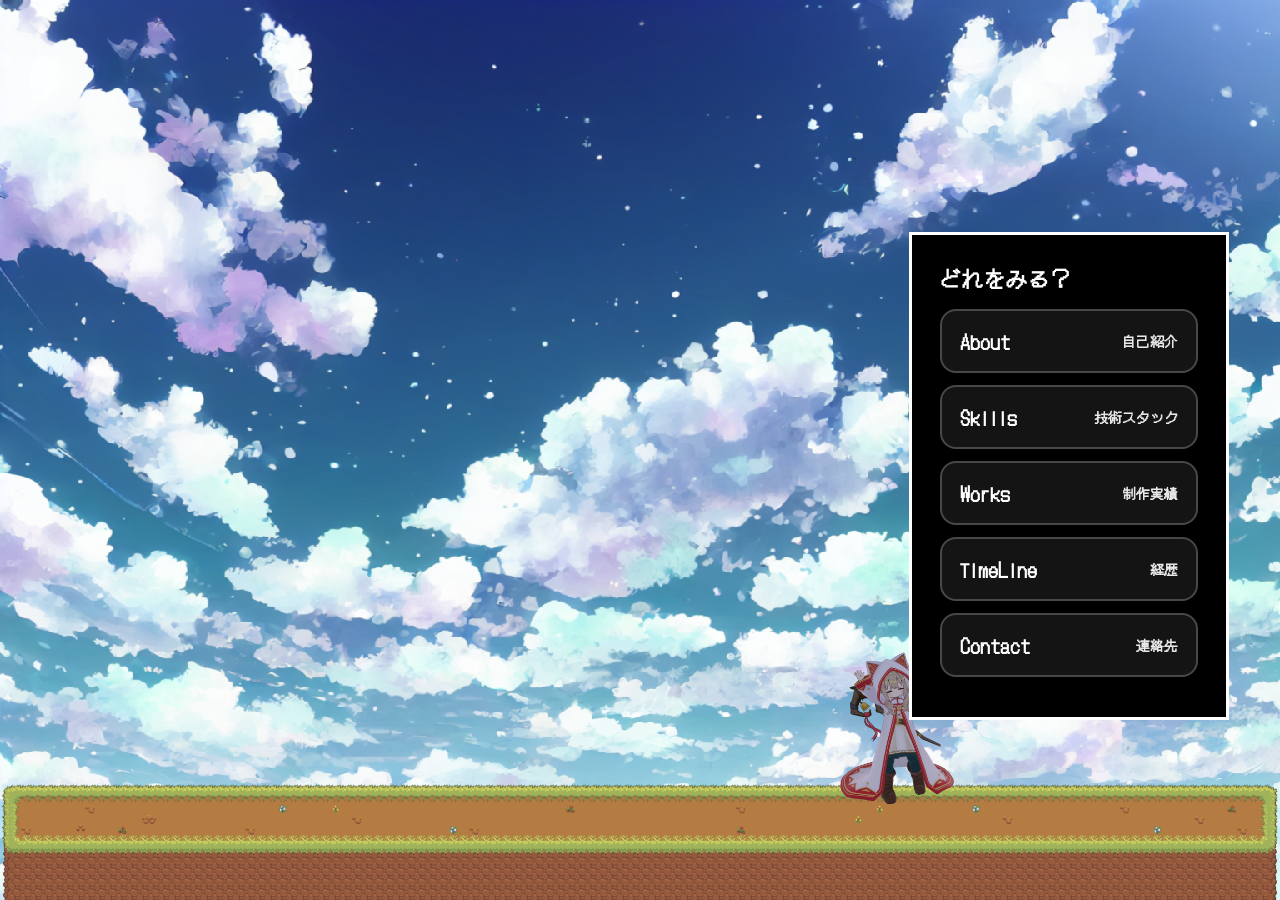
==== index.html @ 04e28967 "26_0622_d　ジャンプバー、詳細パネルの枠組みの修正など" ====
<!DOCTYPE html>
<html lang="ja">
<head>
  <meta charset="UTF-8" />
  <meta name="viewport" content="width=device-width, initial-scale=1.0" />
  <title>髙橋 勇喜 | Game Engineer Portfolio</title>

  <!-- css/main_style.css を読み込む（index.html と同じ階層の css フォルダ） -->
  <link rel="stylesheet" href="css/main_style.css" />

  <!-- Google Fonts の DotGothic16 を読み込む トップページのコマンドボタン用 -->
  <link rel="preconnect" href="https://fonts.googleapis.com" />
  <link rel="preconnect" href="https://fonts.gstatic.com" crossorigin />
  <link href="https://fonts.googleapis.com/css2?family=DotGothic16&display=swap" rel="stylesheet" />




</head>
<body>

  <!--
    #app … サイト全体の入れ物（将来、詳細画面などもここに増やす）
    #screen-top … TOP 画面の「箱」。中の要素を CSS で重ねる
  -->
  <div id="app">
    <div id="screen-top" class="screen is-active">

      <!-- レイヤー0: 空（div + CSS の background-image） -->
      <div class="scene-bg" aria-hidden="true">
        <div class="scene-bg__track">
          <img class="scene-bg__tile" src="assets/images/bg.png" alt="" />
          <img class="scene-bg__tile" src="assets/images/bg.png" alt="" />
        </div>
      </div>

      <!-- レイヤー1: 床（透過PNG → 道と土だけ見える） -->
      <img class="scene-floor" src="assets/images/floor.png" alt="" />

      <!-- レイヤー2: キャラ（透過PNG） -->
      <img class="scene-character" src="assets/images/character.png" alt="キャラクター" />

      <!-- レイヤー3: コマンドパネル（TOP のみ表示・Phase 3 で動かす） -->
      <aside class="command-panel" aria-label="RPG風コマンドメニュー">
        <div class="panel-title">どれをみる？</div>
        
        <!-- data-screen はshowScreen() で使う名前 -->
        <button type="button" class="command-item" data-screen="about">
          <span>About</span><small>自己紹介</small>
        </button>
        
        <button type="button" class="command-item" data-screen="skills">
          <span>Skills</span><small>技術スタック</small>
        </button>
        
        <button type="button" class="command-item" data-screen="works">
          <span>Works</span><small>制作実績</small> 
        </button>

        <button type="button" class="command-item" data-screen="timeline">
          <span>TimeLine</span><small>経歴</small>
        </button>
        
        <button type="button" class="command-item" data-screen="contact">
          <span>Contact</span><small>連絡先</small>
        </button>
        
      </aside>
      
      <!-- レイヤー4: ジャンプバー 詳細時(Aboutなどの表示時)のみ表示するバー -->
      <nav class="jump-bar is-hidden" aria-label="ページジャンプ">
        <button type="button" class="jump-item" data-screen="top">      TOP       </button>
        <button type="button" class="jump-item" data-screen="about">    About     </button>
        <button type="button" class="jump-item" data-screen="skills">   Skills    </button>
        <button type="button" class="jump-item" data-screen="works">    Works     </button>
        <button type="button" class="jump-item" data-screen="timeline"> Timeline  </button>
        <button type="button" class="jump-item" data-screen="contact">  Contact   </button>
      </nav>

      <!-- レイヤー5: 大詳細パネル（オレンジ枠イメージ・初期は非表示） -->
      <section class="detail-panel is-hidden" aria-live="polite">
        <button type="button" class="btn-back">戻る</button>

        <div class="detail-panel__body">
        
          <article class="detail-content" data-content="about">
        
            <h2>About</h2>
            <p>自己紹介（仮）</p>
            
          </article>

          <article class="detail-content is-hidden" data-content="skills">
            
            <h2>Skills</h2>
            <p>スキル（仮）</p>
          
          </article>

          <article class="detail-content is-hidden" data-content="works">
          
            <h2>Works</h2>
            <p>制作実績（仮）</p>
          
          </article>

          <article class="detail-content is-hidden" data-content="timeline">
          
            <h2>Timeline</h2>
            <p>経歴（仮）</p>
          
          </article>

          <article class="detail-content is-hidden" data-content="contact">
          
            <h2>Contact</h2>
            <p>連絡先（仮）</p>
          
          </article>

        </div>

      </section>

    </div>
  </div>

  <!-- Phase 3 で画面切り替えを入れるときに有効化 -->
  <script src="js/main_script.js"></script>

</body>

</html>
---- css/main_style.css ----
/* ========================================
   リセット（最低限）
   - ブラウザ標準の余白を消す
   ======================================== */
* {
  box-sizing: border-box;
}

body 
{
  margin: 0;
}



/* ========================================
   TOP 画面の土台 #screen-top
   - min-height: 100vh … 画面の高さいっぱい
   - position: relative … 子要素の absolute の基準になる
   - overflow: hidden … はみ出しを切る
   ======================================== */
#screen-top 
{
  position:     relative;
  min-height:   100vh;
  overflow:     hidden;
}

/* ========================================
   レイヤー0: 背景（空） .scene-bg
   - inset: 0 … 上下左右ぴったり親に合わせる
   - z-index: 0 … いちばん奥
   - cover … 比率を保ったまま画面全体を覆う
   ======================================== */
.scene-bg 
{
  position:   absolute;
  inset:      0;
  z-index:    0;
  overflow:   hidden;
}

.scene-bg__track 
{
  display:    flex;
  width:      max-content;
  height:     100%;
  animation:  cloud-scroll 90s linear infinite;
}

.scene-bg__tile 
{
  height:           100%;
  width:            auto;
  image-rendering:  pixelated;
}

@keyframes cloud-scroll 
{
  from { transform: translateX(0); }
  to   { transform: translateX(-50%); }
}

/* ========================================
   レイヤー1: 床 .scene-floor
   - translateY(8%) … 画像ごと少し下へ（土が隠れて草ラインが下がる）
   - #screen-top の overflow:hidden で画面外は切れる
   ======================================== */
.scene-floor 
{
  position:         absolute;
  bottom:           0;
  left:             0;
  width:            100%;
  height:           auto;
  z-index:          1;
  pointer-events:   none;
  transform:        translateY(16%);   /* ← 地面を下げる。6%〜12% で微調整 */
}

/* ========================================
   レイヤー2: キャラ .scene-character
   - width を小さく … キャラ全体を縮小
   - bottom を大きく … 足元を上げて草の上に乗せる
   ======================================== */
.scene-character 
{
  position:   absolute;
  bottom:     8%;                  /* ← 足の高さ。28%〜34% で微調整 */
  left:       70%;
  transform:  translateX(-50%);
  width:      min(16vw, 140px);      /* ← 以前は 24vw/200px。小さくした */
  height:     auto;
  z-index:    2;
}

/* ========================================
   色の共通設定（参考サイトの配色）
   ======================================== */
:root 
{
  --main:         #FFFFFF;
  --sub:          #FFFFFF;
  --text:         #FFFFFF;
  --line:         #FFFFFF;    /* 枠線：白 */
  --dark:         #000000;
  --panel-strong: #000000;    /* パネル背景：黒 */
  --shadow:        none;        /* フラットな RPG 窓にするなら影オフ */
  --radius:        0;           /* 角丸なし＝よりレトロ（好みで 4px でも可） */
}

body 
{
  font-family:  "DotGothic16", sans-serif;
  color:        var(--text);
}

.panel-title 
{
  margin-bottom:    12px;
  color:            var(--text);
  font-size:        1.1rem;
  letter-spacing:   0.05em;
}

.command-item 
{
  display:          flex;
  justify-content:  space-between;
  align-items:      center;
  width:            100%;
  margin:           8px 0;
  padding:          12px 14px;
  background:       #000;
  border:           2px solid var(--line);
  border-radius:    0;
  color:            var(--text);
  font:             inherit;
  text-align:       left;
  cursor:           pointer;
  transition:       0.15s ease;
}

.command-item:hover 
{
  background:   #fff;
  color:        #000;
  transform:      none;           /* 横スライドより反転の方が RPG っぽい */
}

.command-item span 
{
  font-size:      1rem;
  font-weight:    400;
}

.command-item small 
{
  font-size:  0.85rem;
  opacity:    0.9;
}

/* ========================================
   レイヤー3: コマンドパネル
   - z-index: 3 … 床・キャラより手前
   - 右下に配置（キャラと重なりにくい）
   ======================================== */
.command-panel
{
  position: absolute;
  right: 4%;
  bottom: 20%;
  z-index: 3;
  width: min(40vw, 320px);
  padding: 28px;
  background: var(--panel-strong);
  border: 3px solid var(--line);
  border-radius: var(--radius);
  box-shadow: var(--shadow), 8px 8px 0 var(--line);
}

.panel-title 
{
  margin-bottom: 16px;
  color: var(--sub);
  font-weight: 900;
  font-size: 1.3rem;
}

/* ボタンをリンク風に見せる */
.command-item 
{
  display: flex;
  justify-content: space-between;
  align-items: center;
  width: 100%;
  margin: 12px 0;
  padding: 16px 18px;
  background: rgba(255, 255, 255, 0.08);
  border: 2px solid rgba(255, 255, 255, 0.22);
  border-radius: 16px;
  color: var(--text);
  font: inherit;
  text-align: left;
  cursor: pointer;
  transition: 0.2s ease;
}

.command-item:hover 
{
  background: var(--sub);
  color: var(--dark);
  transform: translateX(6px);
}

.command-item span 
{
  font-size: 1.2rem;
  font-weight: 900;
}

.command-item small 
{
  font-weight: 700;
}

/* ========================================
   詳細モード共通: body.is-detail-open
   ======================================== */

/* 詳細中はコマンドを隠す */
body.is-detail-open .command-panel 
{
  display: none;
}

/* キャラを右下へ（赤茶丸イメージ） */
body.is-detail-open .scene-character 
{
  left:         auto;
  right:        8%;
  bottom:       8%;
  transform:    none;

  /*ゆっくり移動する*/
  transition:   left 0.25s ease, right 0.25s ease, bottom 0.25s ease, transform 0.25s ease;
}

/* TOP に戻ったとき用（通常位置） */
.scene-character 
{
  transition: left 0.25s ease, right 0.25s ease, bottom 0.25s ease, transform 0.25s ease;
}

/* ========================================
   ジャンプバー（ピンク枠・画面上部）
   z-index: 5
   ======================================== */
.jump-bar 
{
   position: absolute;
  top: 2%;              /* 上の余白をなくす（2% → 0） */
  right: 2%;            /* 右端に寄せる */
  left: auto;          /* 左の指定を解除（重要） */
  width: auto;         /* ボタン分だけの幅にする */
  max-width: 100%;     /* 画面からはみ出さない保険 */
  z-index: 5;
  display: flex;
  flex-wrap: wrap;
  justify-content: flex-end;  /* ボタンを右寄せ */
  gap: 6px;            /* ボタン間（お好みで） */
  padding: 8px;        /* 内側の余白を少し減らす */
  background: #000;
  border: 2px solid #fff;
}

.jump-bar.is-hidden 
{
  display: none;
}

.jump-item 
{
  padding:        8px 12px;
  background:     #000;
  border:         2px solid #fff;
  color:          #ffffff;
  font:           inherit;
  cursor:         pointer;
}

.jump-item:hover,
.jump-item.is-active 
{
  background: #fff;
  color:      #000;
}

/* ========================================
   大詳細パネル（オレンジ枠・左〜中央）
   z-index: 4
   ======================================== */
.detail-panel 
{
  position: absolute;
  top: 12%;            /* ジャンプバーが上に詰まった分、少し上げてもOK */
  left: 2%;
  width: calc(100% - 180px);  /* 右に約180px（キャラ用）を空ける */
  max-width: 1100px;
  height: min(72vh, 600px);
  /* 以下はそのまま */
  padding: 20px 24px;
  z-index: 4;
  overflow-y: auto;
  background: #000;
  border: 3px solid #fff;
  color: #fff;
}

.detail-panel.is-hidden 
{
  display: none;
}

.btn-back 
{
  margin-bottom: 12px;
  padding: 8px 16px;
  background: #000;
  border: 2px solid #fff;
  color: #fff;
  font: inherit;
  cursor: pointer;
}

.btn-back:hover 
{
  background: #fff;
  color: #000;
}

.detail-content.is-hidden 
{
  display: none;
}
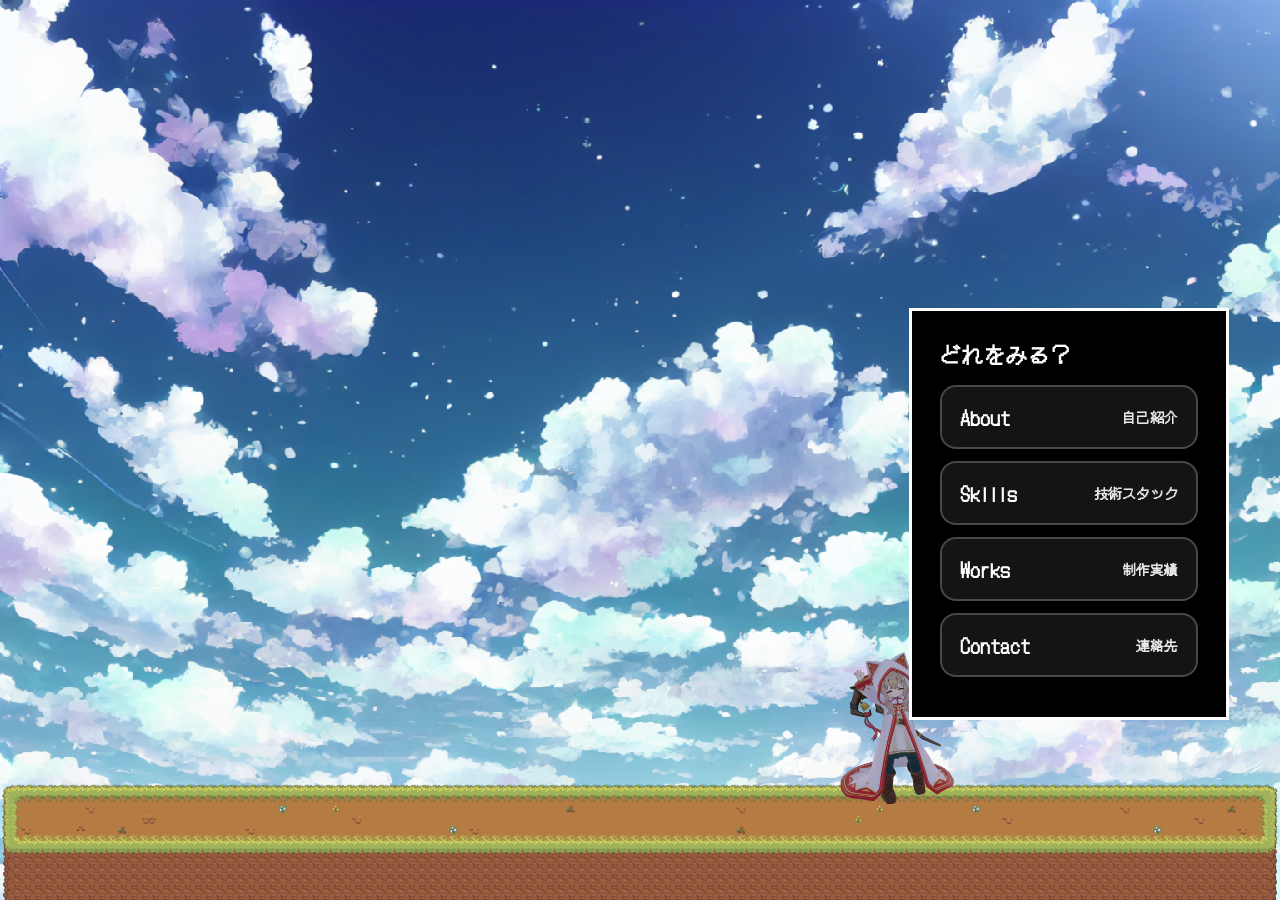
==== commit 2417f00b: "26_0623_a　About画面の編集" ====
--- a/index.html
+++ b/index.html
@@ -57,10 +57,6 @@
           <span>Works</span><small>制作実績</small> 
         </button>
 
-        <button type="button" class="command-item" data-screen="timeline">
-          <span>TimeLine</span><small>経歴</small>
-        </button>
-        
         <button type="button" class="command-item" data-screen="contact">
           <span>Contact</span><small>連絡先</small>
         </button>
@@ -73,7 +69,6 @@
         <button type="button" class="jump-item" data-screen="about">    About     </button>
         <button type="button" class="jump-item" data-screen="skills">   Skills    </button>
         <button type="button" class="jump-item" data-screen="works">    Works     </button>
-        <button type="button" class="jump-item" data-screen="timeline"> Timeline  </button>
         <button type="button" class="jump-item" data-screen="contact">  Contact   </button>
       </nav>
 
@@ -85,9 +80,80 @@
         
           <article class="detail-content" data-content="about">
         
-            <h2>About</h2>
-            <p>自己紹介（仮）</p>
-            
+              <h2>About</h2>
+                <!-- 短い自己紹介（最初から見える） -->
+                <p class="about-lead">
+                ゲーム業界のゲームプログラマ・エンジニア職を志望しています。
+                見た人に「エンジニア志望であること」と「人間味があること」が伝わる構成を目指しています。
+                </p>
+
+                <details class="about-more">
+                
+                  <summary class="btn-more">MORE</summary>
+                  <!-- ① 自分について（詳細） -->
+                  <section class="about-section">
+                  
+                    <h3>自分について</h3>
+                  
+                    <p>
+                    ここに詳しい自己紹介を書きます。
+                    </p>
+                  </section>
+                
+                  <!-- ② Biography（旧 Timeline） -->
+                  <section class="about-section">
+                  
+                    <h3>Biography</h3>
+                    <p class="section-lead">これまでの歩み</p>
+                  
+                    <div class="bio-card">
+                    <h4>Step 01</h4>
+                    <p>C++とDXライブラリで2Dゲーム制作を開始しました。</p>
+                    </div>
+                  
+                    <div class="bio-card">
+                    <h4>Step 02</h4>
+                    <p>シーン遷移、UI、ルールロジック、プレイヤー制御を実装しました。</p>
+                    </div>
+                    
+                    <div class="bio-card">
+                    <h4>Step 03</h4>
+                    <p>当たり判定、敵AI、マップチップ描画などを追加しています。</p>
+                    </div>
+                  
+                    <div class="bio-card">
+                    <h4>Step 04</h4>
+                    <p>3Dシューティング制作を通じて、3D空間とモデル描画を学習中です。</p>
+                    </div>
+                  
+                  </section>
+                  
+                  <!-- ③ 自分の強み -->
+                  <section class="about-section">
+                  <h3>わたしの強み</h3>
+                  
+                  <div class="strength-card">
+                    <span class="strength-num">01</span>
+                    <h4>強みのタイトル</h4>
+                    <p>説明文…</p>
+                  </div>
+                  
+                  <div class="strength-card">
+                    <span class="strength-num">02</span>
+                    <h4>強みのタイトル</h4>
+                    <p>説明文…</p>
+                  </div>
+                  
+                  <div class="strength-card">
+                    <span class="strength-num">03</span>
+                    <h4>強みのタイトル</h4>
+                    <p>説明文…</p>
+                  </div>
+
+                </section>
+
+              </details>
+
           </article>
 
           <article class="detail-content is-hidden" data-content="skills">
--- a/css/main_style.css
+++ b/css/main_style.css
@@ -306,7 +306,7 @@
   top: 12%;            /* ジャンプバーが上に詰まった分、少し上げてもOK */
   left: 2%;
   width: calc(100% - 180px);  /* 右に約180px（キャラ用）を空ける */
-  max-width: 1100px;
+  max-width: 1150px;
   height: min(72vh, 600px);
   /* 以下はそのまま */
   padding: 20px 24px;
@@ -344,3 +344,48 @@
   display: none;
 }
 
+/* ========================================
+   About 画面のスタイル
+   - .about-lead … リード文（最初の説明）
+   ======================================== */
+.about-lead {
+  margin-bottom: 16px;
+  line-height: 1.7;
+}
+.about-more {
+  margin-top: 8px;
+}
+.btn-more {
+  display: inline-block;
+  margin-bottom: 16px;
+  padding: 8px 20px;
+  background: #000;
+  border: 2px solid #fff;
+  color: #fff;
+  font: inherit;
+  cursor: pointer;
+}
+.about-more[open] .btn-more {
+  background: #fff;
+  color: #000;
+}
+.about-section {
+  margin-bottom: 24px;
+  padding-bottom: 16px;
+  border-bottom: 1px solid rgba(255, 255, 255, 0.25);
+}
+.section-lead {
+  margin-bottom: 12px;
+  opacity: 0.9;
+}
+.bio-card,
+.strength-card {
+  margin: 12px 0;
+  padding: 12px 14px;
+  border: 2px solid #fff;
+}
+.strength-num {
+  display: inline-block;
+  margin-bottom: 8px;
+  font-weight: bold;
+}
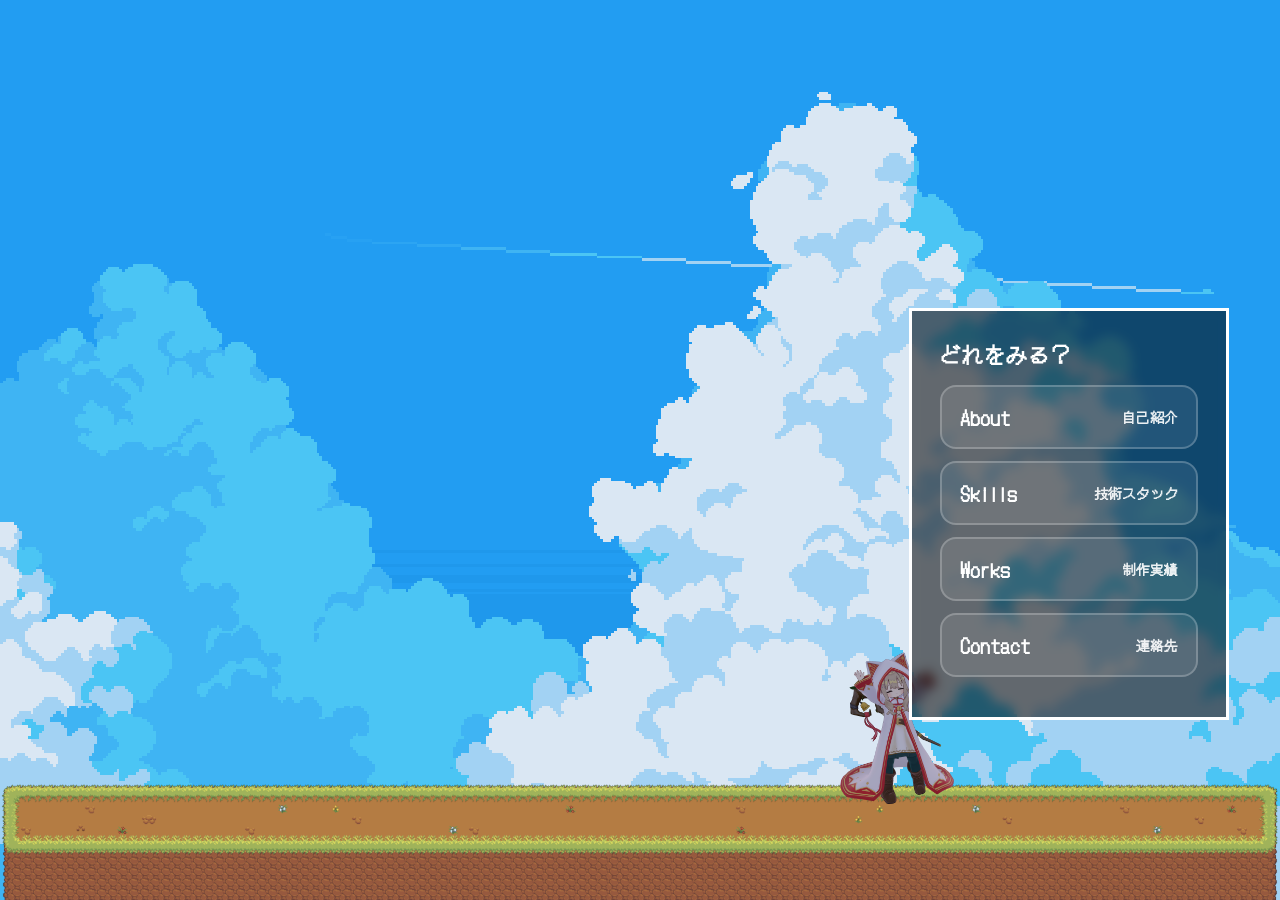
==== commit 65b7fab8: "2026_0706_j　Aboutページの編集　戻るボタンを左上に移動" ====
--- a/index.html
+++ b/index.html
@@ -4,6 +4,16 @@
   <meta charset="UTF-8" />
   <meta name="viewport" content="width=device-width, initial-scale=1.0" />
   <title>髙橋 勇喜 | Game Engineer Portfolio</title>
+  
+  <meta name="description" content="ゲームプログラマ志望・髙橋勇喜のポートフォリオサイトです。C++、DXライブラリを中心とした制作実績、スキル、学習姿勢を掲載しています。" />
+  <link rel="canonical" href="https://takahashi-02.github.io/takahashi_portfolio/" />
+  <meta property="og:type" content="website" />
+  <meta property="og:title" content="髙橋 勇喜 | Game Engineer Portfolio" />
+  <meta property="og:description" content="人間味と設計意識を伝える、ゲームエンジニア志望の就活用ポートフォリオです。" />
+  <meta property="og:url" content="https://takahashi-02.github.io/takahashi_portfolio/" />
+  <meta property="og:image" content="https://takahashi-02.github.io/takahashi_portfolio/assets/images/character.png" />
+
+<meta name="twitter:card" content="summary_large_image" />
 
   <!-- css/main_style.css を読み込む（index.html と同じ階層の css フォルダ） -->
   <link rel="stylesheet" href="css/main_style.css" />
@@ -11,8 +21,8 @@
   <!-- Google Fonts の DotGothic16 を読み込む トップページのコマンドボタン用 -->
   <link rel="preconnect" href="https://fonts.googleapis.com" />
   <link rel="preconnect" href="https://fonts.gstatic.com" crossorigin />
-  <link href="https://fonts.googleapis.com/css2?family=DotGothic16&display=swap" rel="stylesheet" />
-
+  <link href="https://fonts.googleapis.com/css2?family=DotGothic16&family=Noto+Sans+JP:wght@400;500;700&display=swap" rel="stylesheet" />
+  
 
 
 
@@ -29,8 +39,8 @@
       <!-- レイヤー0: 空（div + CSS の background-image） -->
       <div class="scene-bg" aria-hidden="true">
         <div class="scene-bg__track">
-          <img class="scene-bg__tile" src="assets/images/bg.png" alt="" />
-          <img class="scene-bg__tile" src="assets/images/bg.png" alt="" />
+          <img class="scene-bg__tile" src="assets/images/bg_1.png" alt="" />
+          <img class="scene-bg__tile" src="assets/images/bg_1.png" alt="" />
         </div>
       </div>
 
@@ -63,6 +73,11 @@
         
       </aside>
       
+      <!-- レイヤー4: 戻るボタン（詳細時のみ・左上固定） -->
+      <button type="button" class="btn-back is-hidden" aria-label="TOP に戻る">戻る</button>
+
+
+
       <!-- レイヤー4: ジャンプバー 詳細時(Aboutなどの表示時)のみ表示するバー -->
       <nav class="jump-bar is-hidden" aria-label="ページジャンプ">
         <button type="button" class="jump-item" data-screen="top">      TOP       </button>
@@ -74,119 +89,338 @@
 
       <!-- レイヤー5: 大詳細パネル（オレンジ枠イメージ・初期は非表示） -->
       <section class="detail-panel is-hidden" aria-live="polite">
-        <button type="button" class="btn-back">戻る</button>
-
-        <div class="detail-panel__body">
-        
-          <article class="detail-content" data-content="about">
-        
-              <h2>About</h2>
-                <!-- 短い自己紹介（最初から見える） -->
-                <p class="about-lead">
-                ゲーム業界のゲームプログラマ・エンジニア職を志望しています。
-                見た人に「エンジニア志望であること」と「人間味があること」が伝わる構成を目指しています。
-                </p>
-
-                <details class="about-more">
-                
-                  <summary class="btn-more">MORE</summary>
-                  <!-- ① 自分について（詳細） -->
-                  <section class="about-section">
-                  
-                    <h3>自分について</h3>
-                  
-                    <p>
-                    ここに詳しい自己紹介を書きます。
-                    </p>
-                  </section>
-                
-                  <!-- ② Biography（旧 Timeline） -->
-                  <section class="about-section">
-                  
-                    <h3>Biography</h3>
-                    <p class="section-lead">これまでの歩み</p>
-                  
-                    <div class="bio-card">
-                    <h4>Step 01</h4>
-                    <p>C++とDXライブラリで2Dゲーム制作を開始しました。</p>
-                    </div>
-                  
-                    <div class="bio-card">
-                    <h4>Step 02</h4>
-                    <p>シーン遷移、UI、ルールロジック、プレイヤー制御を実装しました。</p>
-                    </div>
-                    
-                    <div class="bio-card">
-                    <h4>Step 03</h4>
-                    <p>当たり判定、敵AI、マップチップ描画などを追加しています。</p>
-                    </div>
-                  
-                    <div class="bio-card">
-                    <h4>Step 04</h4>
-                    <p>3Dシューティング制作を通じて、3D空間とモデル描画を学習中です。</p>
-                    </div>
-                  
-                  </section>
-                  
-                  <!-- ③ 自分の強み -->
-                  <section class="about-section">
-                  <h3>わたしの強み</h3>
-                  
-                  <div class="strength-card">
-                    <span class="strength-num">01</span>
-                    <h4>強みのタイトル</h4>
-                    <p>説明文…</p>
-                  </div>
-                  
-                  <div class="strength-card">
-                    <span class="strength-num">02</span>
-                    <h4>強みのタイトル</h4>
-                    <p>説明文…</p>
-                  </div>
-                  
-                  <div class="strength-card">
-                    <span class="strength-num">03</span>
-                    <h4>強みのタイトル</h4>
-                    <p>説明文…</p>
-                  </div>
-
-                </section>
-
-              </details>
-
-          </article>
-
-          <article class="detail-content is-hidden" data-content="skills">
-            
-            <h2>Skills</h2>
-            <p>スキル（仮）</p>
+        
+
+    <div class="detail-panel__body">
+        
+  <article class="detail-content" data-content="about">
+
+  <div class="about-hero">
+
+    <p class="about-name">髙橋 勇喜(Yuki Takahashi)</p>
+    <h2 class="about-page-title">About</h2>
+
+    <div class="about-profile">
+      <figure class="about-photo">
+        <img src="assets/images/2025_1116_0138.jpg" alt="髙橋勇喜のプロフィール写真" width="320" height="400" />
+      </figure>
+
+      <div class="about-social">
+        <a class="about-social__link" href="https://github.com/Takahashi-02" target="_blank" rel="noopener noreferrer" aria-label="GitHub プロフィールを開く">
+          <img class="about-social__icon" src="assets/images/GitHub_Invertocat_White.png" alt="" width="22" height="22" />
+        </a>
+        <a class="about-social__link" href="https://x.com/tkhs_gmprog" target="_blank" rel="noopener noreferrer" aria-label="X のプロフィールを開く">
+          <img class="about-social__icon" src="assets/images/logo-white.png" alt="" width="22" height="22" />
+        </a>
+      </div>
+    </div>
+
+    <div class="about-summary">
+      <h3 class="about-summary__heading">自己紹介</h3>
+      <p class="about-summary__text">
+        2000年生まれ、東京都出身。ゲームエンジニア志望の学生です。<br>
+        現在は C++ と DXライブラリを中心に、ゲーム制作をしながら様々な技術を学んでいます。<br>
+      </p>
+
+      <h3 class="about-gauges__heading">直近使用ツール</h3>
+      <p class="about-gauges__note">※ ゲージは使用歴（月数）の目安です。詳細は Skills を参照。</p>
+
+      <div class="tool-gauge">
+        <div class="tool-gauge__label">
+          <span class="tool-gauge__name">C++</span>
+          <span class="tool-gauge__months">24ヶ月</span>
+        </div>
+        <div class="tool-gauge__track">
+          <div class="tool-gauge__fill" style="--rate: 100%"></div>
+        </div>
+      </div>
+
+      <div class="tool-gauge">
+        <div class="tool-gauge__label">
+          <span class="tool-gauge__name">DXライブラリ</span>
+          <span class="tool-gauge__months">20ヶ月</span>
+        </div>
+        <div class="tool-gauge__track">
+          <div class="tool-gauge__fill" style="--rate: 83%"></div>
+        </div>
+      </div>
+
+      <div class="tool-gauge">
+        <div class="tool-gauge__label">
+          <span class="tool-gauge__name">Unity / Unreal Engine</span>
+          <span class="tool-gauge__months">6ヶ月</span>
+        </div>
+        <div class="tool-gauge__track">
+          <div class="tool-gauge__fill tool-gauge__fill--learning" style="--rate: 25%"></div>
+        </div>
+      </div>
+
+      <div class="tool-gauge">
+        <div class="tool-gauge__label">
+          <span class="tool-gauge__name">その他ツール（GIMP 等）</span>
+          <span class="tool-gauge__months">12ヶ月</span>
+        </div>
+        <div class="tool-gauge__track">
+          <div class="tool-gauge__fill" style="--rate: 50%"></div>
+        </div>
+      </div>
+    </div>
+
+  </div>
+
+  <details class="about-more">
+    <summary class="btn-more">MORE</summary>
+
+    <section class="about-section">
+      <h3>制作について</h3>
+      <p>
+        技術だけでなく、処理の流れを追いやすい設計や、
+        仕組みから理解することを大切にしています。
+        エンジニア以外でも追えるコメント、図式化、原因の根元確認、
+        理解度に合った設計選択を意識して制作に取り組んでいます。
+      </p>
+    </section>
+
+    <section class="about-section">
+      <h3>Biography</h3>
+      <p class="section-lead">これまでの歩み</p>
+
+      <div class="bio-card">
+        <h4>Step 01</h4>
+        <p>C++とDXライブラリで2Dゲーム制作を開始しました。</p>
+      </div>
+      <div class="bio-card">
+        <h4>Step 02</h4>
+        <p>シーン遷移、UI、ルールロジック、プレイヤー制御を実装しました。</p>
+      </div>
+      <div class="bio-card">
+        <h4>Step 03</h4>
+        <p>当たり判定、敵AI、マップチップ描画などを追加しています。</p>
+      </div>
+      <div class="bio-card">
+        <h4>Step 04</h4>
+        <p>3Dシューティング制作を通じて、3D空間とモデル描画を学習中です。</p>
+      </div>
+    </section>
+  </details>
+
+</article>
+
+  <article class="detail-content is-hidden" data-content="skills">
+
+      <h2>Skills</h2>
+      <p class="section-lead">C++ と DXライブラリを中心に、ゲーム制作に必要な実装を段階的に学習しています。</p>
+      
+      <div class="skill-card">              
+      
+        <h3>C++</h3>
+        <p>プレイヤー制御、シーン遷移、弾管理、状態遷移、当たり判定などの実装経験があります。</p>
+      
+      </div>
+      
+      <div class="skill-card">
+      
+        <h3>DXライブラリ</h3>
+        <p>2Dゲーム制作を中心に、描画、入力、UI、マップチップ、簡易AIを実装しています。</p>
+      
+      </div>
+      
+      <div class="skill-card">
+      
+        <h3>3D制作</h3>              
+        <p>3Dモデルの描画、空間制御、弾の管理、当たり判定を学習・制作中です。</p>
+      
+      </div>
+      
+      <div class="skill-card">
+      
+        <h3>Tools</h3>              
+        <p>Visual Studio、GIMP、HTML、CSS、JavaScript を使用しています。</p>
+      
+      </div>
+      
+      <h3 class="skills-subtitle">ツール使用歴</h3>
+      
+      <ul class="tool-list">
+      
+        <li><strong>Visual Studio</strong> — ゲーム制作のメイン環境</li>  
+        <li><strong>GIMP</strong> — 画像素材の作成・編集</li>              
+        <li><strong>HTML / CSS / JavaScript</strong> — 本ポートフォリオサイト</li>
+      
+      </ul>
+    
+    </article>
+
+  <article class="detail-content is-hidden" data-content="works">
+  
+    <h2>Works</h2>
+    <p class="section-lead">
+
+      完成作品と制作中作品を掲載しています。担当範囲と使用技術がわかる構成にしています。
+    
+    </p>
+
+
+    <!-- 作品1 -->
+    <article class="work-card">
+
+      <span class="work-status">動画あり / コードなし</span>
+
+      <h3>シロのマジックトレーニング</h3>
+
+      <ul class="work-meta">
+        <li><strong>ジャンル：</strong>あと出し3すくみじゃんけんゲーム</li>
+        <li><strong>制作期間：</strong>3か月</li>
+        <li><strong>制作体制：</strong>個人制作</li>
+      </ul>
+
+      <p>                
+        私がゲーム制作を始めたきっかけの作品です。C++ と DXライブラリを使用して制作しました。
+        3すくみのルールロジック、シーン遷移、UI描画などを実装しました。
+        プレイ動画で内容を確認できます。
+        動画はプレイ動画のみですが、プレイ前に会話シーン、チュートリアルの実装も行いました。
+      </p>
+  
+      <!-- スクショを足すとき:
+
+      <img class="work-thumb" src="assets/images/works/magic-training.png" alt="シロのマジックトレーニングの画面" />
+      
+      -->
+
+      <div class="work-tags">
+
+        <span>DXLib</span>
+        <span>C++</span>
+        <span>Visual Studio</span>
+        <span>GIMP</span>
+
+      </div>
+
+    </article>
+  
+    <!-- 作品2 -->
+    <article class="work-card">
+
+      <span class="work-status work-status--progress">制作中</span>
+
+      <h3>2Dアクションゲーム（仮）</h3>
+      
+      <ul class="work-meta">
+        <li><strong>ジャンル：</strong>2Dアクションゲーム</li>
+        <li><strong>制作期間：</strong>3か月</li>
+        <li><strong>制作体制：</strong>個人制作</li>
+      </ul>
+
+      <p>
+        私がスプライトシートを用いたキャラクターの描画、箱型を用いた当たり判定などを使用してみたくて生まれた作品です。
+        こちらもC++ と DXライブラリを使用して制作しました。
+        キャラクターの制御、箱型を用いた当たり判定、敵AI、マップチップ描画などを実装しています。
+      </p>
+
+      <div class="work-tags">
+        <span>DXLib</span>
+        <span>C++</span>
+        <span>Visual Studio</span>
+        <span>GIMP</span>
+      </div>
+
+    </article>
+    
+    <!-- 作品3 -->
+    <article class="work-card">
+
+      <span class="work-status work-status--progress">制作中</span>
+
+      <h3>3Dシューティングゲーム（仮）</h3>
+      
+      <ul class="work-meta">
+          <li><strong>ジャンル：</strong>3Dシューティングゲーム</li>
+          <li><strong>制作期間：</strong>現在も制作中</li>
+          <li><strong>制作体制：</strong>個人制作</li>
+      </ul>
+
+      <p>
+        私がDXライブラリを使用して3D空間を用いた作品が作りたくて生まれた作品です。
+        こちらもC++ と DXライブラリを使用して制作しました。
+        3Dモデル描画、空間制御、プレイヤー・敵の弾管理、当たり判定を中心に実装しています。
+      </p>
+
+      <div class="work-tags">
+        <span>DXライブラリ</span>
+        <span>C++</span>
+        <span>Visual Studio</span>
+      </div>
+
+    </article>
+
+  </article>
+
+  <article class="detail-content is-hidden" data-content="contact">
+
+    <h2>Contact</h2>  
+    
+    <p class="section-lead">  
+      制作物や選考に関する連絡は、以下のメールからお願いします。
+    </p>
+
+    <div class="contact-card">  
+    
+      <p class="contact-label">
+        メール
+      </p>
+
+      <a
+      class="contact-mail"
+      href="mailto:taka.yuuki02@gmail.com?subject=ポートフォリオを拝見しました"
+      >
+
+      taka.yuuki02@gmail.com
+
+      </a>
+
+      
+
+    </div>
+  
+    <!-- GitHub プロフィールへのリンク（任意・APIは Phase 4.5） -->
+  <div class="contact-card">
+
+    <!-- GitHub リポジトリ一覧（API・Phase 4.5） -->
+    <div class="contact-card github-repos-card">
+    
+      <p class="contact-label">公開リポジトリ</p>
+    
+      <div id="repoList" class="repo-list" aria-live="polite">
+      
+        <p class="repo-message">Contact を開くと一覧を読み込みます。</p>
+      
+      </div>
           
-          </article>
-
-          <article class="detail-content is-hidden" data-content="works">
-          
-            <h2>Works</h2>
-            <p>制作実績（仮）</p>
-          
-          </article>
-
-          <article class="detail-content is-hidden" data-content="timeline">
-          
-            <h2>Timeline</h2>
-            <p>経歴（仮）</p>
-          
-          </article>
-
-          <article class="detail-content is-hidden" data-content="contact">
-          
-            <h2>Contact</h2>
-            <p>連絡先（仮）</p>
-          
-          </article>
-
-        </div>
-
-      </section>
+    </div>
+  
+    <p class="contact-label">
+        GitHub
+      </p>
+
+      <a
+
+      class="contact-link"
+      href="https://github.com/Takahashi-02"
+      target="_blank"
+      rel="noopener noreferrer"
+      >
+
+      https://github.com/Takahashi-02
+
+    </a>
+
+  </div>
+
+  </article>
+
+     </div>
+
+    </section>
 
     </div>
   </div>
--- a/css/main_style.css
+++ b/css/main_style.css
@@ -99,6 +99,10 @@
    ======================================== */
 :root 
 {
+  
+  --font-rpg: "DotGothic16", sans-serif;
+  --font-body: "Noto Sans JP", sans-serif;
+
   --main:         #FFFFFF;
   --sub:          #FFFFFF;
   --text:         #FFFFFF;
@@ -107,12 +111,20 @@
   --panel-strong: #000000;    /* パネル背景：黒 */
   --shadow:        none;        /* フラットな RPG 窓にするなら影オフ */
   --radius:        0;           /* 角丸なし＝よりレトロ（好みで 4px でも可） */
+
+  /* パネル背景：半透明の黒（0.0=透明 ～ 1.0=不透明） */
+  --panel-strong: rgba(0, 0, 0, 0.55);
+  
+  /* 任意：すりガラス風 */
+  --panel-blur: blur(6px);
+  --shadow:       none;
+  --radius:       0;
 }
 
 body 
 {
-  font-family:  "DotGothic16", sans-serif;
-  color:        var(--text);
+  font-family: var(--font-rpg);
+  color: var(--text);
 }
 
 .panel-title 
@@ -165,8 +177,7 @@
    - z-index: 3 … 床・キャラより手前
    - 右下に配置（キャラと重なりにくい）
    ======================================== */
-.command-panel
-{
+.command-panel {
   position: absolute;
   right: 4%;
   bottom: 20%;
@@ -177,6 +188,9 @@
   border: 3px solid var(--line);
   border-radius: var(--radius);
   box-shadow: var(--shadow), 8px 8px 0 var(--line);
+  /* 背景が動いても文字を読みやすく */
+  backdrop-filter: var(--panel-blur);
+  -webkit-backdrop-filter: var(--panel-blur);
 }
 
 .panel-title 
@@ -258,7 +272,7 @@
    ======================================== */
 .jump-bar 
 {
-   position: absolute;
+  position: absolute;
   top: 2%;              /* 上の余白をなくす（2% → 0） */
   right: 2%;            /* 右端に寄せる */
   left: auto;          /* 左の指定を解除（重要） */
@@ -272,6 +286,10 @@
   padding: 8px;        /* 内側の余白を少し減らす */
   background: #000;
   border: 2px solid #fff;
+
+  background: var(--panel-strong);
+  backdrop-filter: var(--panel-blur);
+  -webkit-backdrop-filter: var(--panel-blur);
 }
 
 .jump-bar.is-hidden 
@@ -303,38 +321,78 @@
 .detail-panel 
 {
   position: absolute;
-  top: 12%;            /* ジャンプバーが上に詰まった分、少し上げてもOK */
+  top: 12%;
   left: 2%;
-  width: calc(100% - 180px);  /* 右に約180px（キャラ用）を空ける */
+  width: calc(100% - 180px);
   max-width: 1150px;
   height: min(72vh, 600px);
-  /* 以下はそのまま */
   padding: 20px 24px;
   z-index: 4;
   overflow-y: auto;
   background: #000;
   border: 3px solid #fff;
   color: #fff;
-}
+
+  background: var(--panel-strong);
+  border: 3px solid #fff;
+  color: #fff;
+  backdrop-filter: var(--panel-blur);
+  -webkit-backdrop-filter: var(--panel-blur);
+
+  /* フェード演出用 */
+  opacity: 1;
+  visibility: visible;
+  pointer-events: auto;
+  transition: opacity 0.25s ease, visibility 0.25s ease;
+
+  font-family: var(--font-body);
+  line-height: 1.75;
+
+  overflow: hidden;          /* パネル自体はスクロールしない */
+  display: flex;
+  flex-direction: column;
+}
+
 
 .detail-panel.is-hidden 
 {
-  display: none;
-}
-
-.btn-back 
-{
-  margin-bottom: 12px;
-  padding: 8px 16px;
-  background: #000;
+  opacity: 0;
+  visibility: hidden;
+  pointer-events: none;
+}
+
+.detail-panel__body {
+  flex: 1;
+  min-height: 0;             /* flex 子のスクロールに必須 */
+  overflow-y: auto;
+  transition: opacity 0.2s ease;
+}
+
+.detail-panel__body.is-fading {
+  opacity: 0;
+}
+
+.btn-back {
+  position: absolute;
+  top: 6%;
+  left: 2%;
+  z-index: 6;              /* ジャンプバー(5)より手前 */
+  padding: 8px 12px;
+  background: var(--panel-strong);
+  backdrop-filter: var(--panel-blur);
+  -webkit-backdrop-filter: var(--panel-blur);
   border: 2px solid #fff;
   color: #fff;
   font: inherit;
   cursor: pointer;
 }
 
-.btn-back:hover 
-{
+.btn-back.is-hidden {
+  display: none;
+}
+
+.btn-back:hover,
+.btn-back:focus-visible {
   background: #fff;
   color: #000;
 }
@@ -348,13 +406,164 @@
    About 画面のスタイル
    - .about-lead … リード文（最初の説明）
    ======================================== */
-.about-lead {
-  margin-bottom: 16px;
-  line-height: 1.7;
-}
+/* About: ファーストビュー 2カラム */
+.about-hero {
+  display: grid;
+  grid-template-columns: minmax(140px, 32%) 1fr;
+  grid-template-areas:
+    "name   title"
+    "profile summary";
+  gap: 12px 20px;
+  align-items: start;
+  margin-bottom: 20px;
+}
+
+/* 赤枠: 名前 */
+.about-name {
+  grid-area: name;
+  margin: 0;
+  font-size: 1.25rem;
+  font-weight: 700;
+  letter-spacing: 0.05em;
+  border-bottom: 1px solid rgba(255, 255, 255, 0.35);
+  padding-bottom: 4px;
+}
+
+/* 緑枠: About */
+.about-page-title {
+  grid-area: title;
+  margin: 0;
+  font-size: 1.25rem;
+  font-weight: 700;
+  letter-spacing: 0.05em;
+  border-bottom: 1px solid rgba(255, 255, 255, 0.35);
+  padding-bottom: 4px;
+}
+
+.about-profile {
+  grid-area: profile;
+  display: flex;
+  flex-direction: column;
+  gap: 10px;
+}
+
+.about-summary {
+  grid-area: summary;
+}
+
+.about-photo {
+  margin: 0;
+  border: 3px solid #fff;
+  background: #111;
+  aspect-ratio: 4 / 5;
+  overflow: hidden;
+}
+
+.about-photo img {
+  width: 100%;
+  height: 100%;
+  object-fit: cover;
+  display: block;
+}
+
+.about-social {
+  display: flex;
+  justify-content: space-between;
+  gap: 12px;
+}
+
+.about-social__link {
+  display: flex;
+  align-items: center;
+  justify-content: center;
+  flex: 1;
+  min-height: 44px;
+  border: 2px solid #fff;
+  background: #000;
+  text-decoration: none;
+  transition: background 0.15s ease;
+}
+
+.about-social__link:hover,
+.about-social__link:focus-visible {
+  background: #fff;
+}
+
+/* 白 PNG アイコン: ホバーで背景が白くなるため反転 */
+.about-social__link:hover .about-social__icon,
+.about-social__link:focus-visible .about-social__icon {
+  filter: invert(1);
+}
+
+.about-social__icon {
+  width: 22px;
+  height: 22px;
+  display: block;
+}
+
+.about-summary__heading,
+.about-gauges__heading {
+  margin-bottom: 8px;
+  font-size: 1rem;
+  border-bottom: 1px solid rgba(255, 255, 255, 0.35);
+  padding-bottom: 4px;
+}
+
+.about-summary__text {
+  margin: 0 0 16px;
+  line-height: 1.75;
+  font-size: 0.95rem;
+}
+
+.about-gauges__note {
+  margin: 0 0 12px;
+  font-size: 0.8rem;
+  opacity: 0.75;
+}
+
+.tool-gauge {
+  margin-bottom: 12px;
+}
+
+.tool-gauge__label {
+  display: flex;
+  justify-content: space-between;
+  margin-bottom: 4px;
+  font-size: 0.9rem;
+}
+
+.tool-gauge__months {
+  opacity: 0.85;
+  font-size: 0.85rem;
+}
+
+.tool-gauge__track {
+  height: 14px;
+  border: 2px solid #fff;
+  background: #000;
+  padding: 2px;
+}
+
+.tool-gauge__fill {
+  height: 100%;
+  width: var(--rate, 0%);
+  background: #fff;
+  transition: width 0.6s ease;
+}
+
+.tool-gauge__fill--learning {
+  background: rgba(255, 255, 255, 0.65);
+}
+
 .about-more {
   margin-top: 8px;
-}
+  text-align: right;
+}
+
+.about-more .about-section {
+  text-align: left;
+}
+
 .btn-more {
   display: inline-block;
   margin-bottom: 16px;
@@ -378,14 +587,363 @@
   margin-bottom: 12px;
   opacity: 0.9;
 }
-.bio-card,
-.strength-card {
+.bio-card {
   margin: 12px 0;
   padding: 12px 14px;
   border: 2px solid #fff;
 }
-.strength-num {
+
+@media (max-width: 768px) {
+  .about-hero {
+    grid-template-columns: 1fr;
+  }
+
+  .about-profile {
+    max-width: 240px;
+    margin: 0 auto;
+    width: 100%;
+  }
+
+  .btn-back {
+    top: 1%;
+    left: 1%;
+    padding: 6px 10px;
+    font-size: 0.85rem;
+  }
+}
+
+
+/* ========================================
+   Skills 画面
+   ======================================== */
+.skill-card {
+  margin: 12px 0;
+  padding: 12px 14px;
+  border: 2px solid #fff;
+}
+.skills-subtitle {
+  margin-top: 24px;
+  margin-bottom: 12px;
+}
+.tool-list {
+  line-height: 1.8;
+  padding-left: 1.2em;
+}
+
+
+/* ========================================
+   Works 画面
+   ======================================== */
+.work-card {
+  margin: 16px 0;
+  padding: 14px 16px;
+  border: 2px solid #fff;
+}
+.work-card h3 {
+  margin: 8px 0;
+}
+.work-status {
   display: inline-block;
+  padding: 4px 10px;
+  border: 1px solid #fff;
+  font-size: 0.85rem;
+}
+.work-status--progress {
+  background: #fff;
+  color: #000;
+}
+.work-tags {
+  display: flex;
+  flex-wrap: wrap;
+  gap: 8px;
+  margin-top: 12px;
+}
+.work-tags span {
+  padding: 4px 10px;
+  border: 1px solid #fff;
+  font-size: 0.85rem;
+}
+.work-thumb {
+  display: block;
+  width: 100%;
+  max-width: 320px;
+  margin: 12px 0;
+  border: 2px solid #fff;
+}
+
+.work-meta {
+  margin: 8px 0 12px;
+  padding-left: 1.2em;
+  line-height: 1.7;
+  opacity: 0.95;
+}
+
+/* ========================================
+   Contact 画面
+   ======================================== */
+.contact-card {
+  margin: 16px 0;
+  padding: 14px 16px;
+  border: 2px solid #fff;
+}
+
+.contact-label {
   margin-bottom: 8px;
+  font-size: 0.9rem;
+  opacity: 0.9;
+}
+
+.contact-mail,
+.contact-link {
+  display: inline-block;
+  padding: 10px 16px;
+  background: #000;
+  border: 2px solid #fff;
+  color: #fff;
+  text-decoration: none;
+  word-break: break-all;
+}
+
+.contact-mail:hover,
+.contact-link:hover {
+  background: #fff;
+  color: #000;
+}
+
+.contact-note {
+  margin-top: 12px;
+  font-size: 0.85rem;
+  opacity: 0.85;
+  line-height: 1.6;
+}
+
+.contact-note code {
+  color: #fff;
+}
+
+/* ========================================
+   GitHub リポジトリ一覧
+   ======================================== */
+.repo-list {
+  margin-top: 8px;
+}
+
+.repo-message {
+  opacity: 0.85;
+  line-height: 1.6;
+}
+
+.repo-item {
+  margin: 12px 0;
+  padding: 12px 14px;
+  border: 2px solid #fff;
+}
+
+.repo-item a {
+  color: #fff;
   font-weight: bold;
-}+  text-decoration: underline;
+}
+
+.repo-item a:hover {
+  opacity: 0.8;
+}
+
+.repo-item p {
+  margin: 8px 0 4px;
+  line-height: 1.6;
+}
+
+.repo-item small {
+  opacity: 0.85;
+  font-size: 0.85rem;
+}
+
+/* ========================================
+   下記レスポンシブ対応
+   ======================================== */
+   /*少し小さいPC用(1200px)*/
+   @media (max-width: 1200px) {
+  /* キャラを少し下げる（浮き対策） */
+  .scene-character {
+    left: 60%;
+    bottom: 5%;
+  }
+ 
+
+  body.is-detail-open .scene-character {
+    bottom: 5%;
+  }
+
+  /* 必要なら床も微調整（草のラインを合わせる） */
+  .scene-floor {
+    transform: translateY(14%);  /* 16% → 14% など。効きすぎたら戻す */
+  }
+}
+
+
+/* タブレット以下（768px） */
+@media (max-width: 768px) {
+
+  /* キャラ: 中央寄せ・少し小さく */
+  .scene-character {
+    left: 50%;
+    bottom: 4%;
+    width: min(20vw, 90px);
+    transform: translateX(-50%);
+  }
+
+  /* 詳細時: 右下に小さく */
+  body.is-detail-open .scene-character {
+    right: 4%;
+    bottom: 4%;
+    width: min(18vw, 72px);
+  }
+
+  /* コマンドパネル */
+  .command-panel {
+    width: min(72vw, 260px);
+    right: 6%;
+    bottom: 18%;
+    padding: 14px;
+  }
+
+  .panel-title {
+    margin-bottom: 10px;
+    font-size: 1.1rem;
+  }
+  .command-item {
+    margin: 6px 0;
+    padding: 10px 12px;
+  }
+  .command-item span {
+    font-size: 1rem;
+  }
+  .command-item small {
+    font-size: 0.8rem;
+  }
+
+  .about-hero {
+    grid-template-columns: 1fr;
+    grid-template-areas:
+      "name"
+      "title"
+      "profile"
+      "summary";
+  }
+
+  .about-profile {
+    grid-area: profile;   /* ← 追加 */
+    display: flex;
+    flex-direction: column;
+    gap: 10px;
+  }
+
+  .about-summary {
+    grid-area: summary;   /* ← 追加 */
+  }
+
+  
+  /* 詳細パネル: キャラ分の固定余白をやめる */
+  .detail-panel {
+    width: 92%;
+    left: 4%;
+    top: 14%;
+    height: min(68vh, 520px);
+  }
+
+  /* ジャンプバー */
+  .jump-bar {
+    top: 1%;
+    right: 1%;
+    left: auto;
+    width: auto;
+    justify-content: flex-end;
+    gap: 4px;
+    padding: 6px 8px;
+  }
+
+  .jump-item {
+    padding: 6px 10px;
+    font-size: 0.85rem;
+  }
+}
+
+/* スマホ（480px） */
+@media (max-width: 480px) {
+
+  .scene-character {
+    left: 42%;
+    bottom: 1%;
+    width: min(24vw, 64px);
+  }
+
+  body.is-detail-open .scene-character {
+    right: 3%;
+    bottom: 1%;
+    width: min(22vw, 56px);
+  }
+
+  .about-hero {
+    grid-template-columns: 1fr;
+    grid-template-areas:
+      "name"
+      "title"
+      "profile"
+      "summary";
+  }
+
+  .command-panel {
+    width: 94%;
+    right: 3%;
+    left: 3%;
+    bottom: 14%;
+    padding: 16px;
+  }
+
+  .command-item {
+    padding: 12px 14px;
+    margin: 8px 0;
+  }
+
+  .command-item span {
+    font-size: 1rem;
+  }
+
+  .detail-panel {
+    width: 96%;
+    left: 2%;
+    top: 16%;
+    height: min(65vh, 480px);
+    padding: 14px 16px;
+  }
+
+  .jump-bar {
+    justify-content: center;
+  }
+
+  .jump-item {
+    padding: 5px 8px;
+    font-size: 0.8rem;
+  }
+}
+
+/* ========================================
+   アクセシビリティ: 動きを減らす設定のユーザー向け
+   OS の「視差効果を減らす」等が ON のとき背景スクロールを止める
+   ======================================== */
+@media (prefers-reduced-motion: reduce) {
+  .scene-bg__track {
+    animation: none;
+  }
+
+  .command-item,
+  .jump-item,
+  .scene-character,
+  body.is-detail-open .scene-character,
+  .detail-panel,
+  .detail-panel__body {
+    transition: none;
+  }
+}
+
